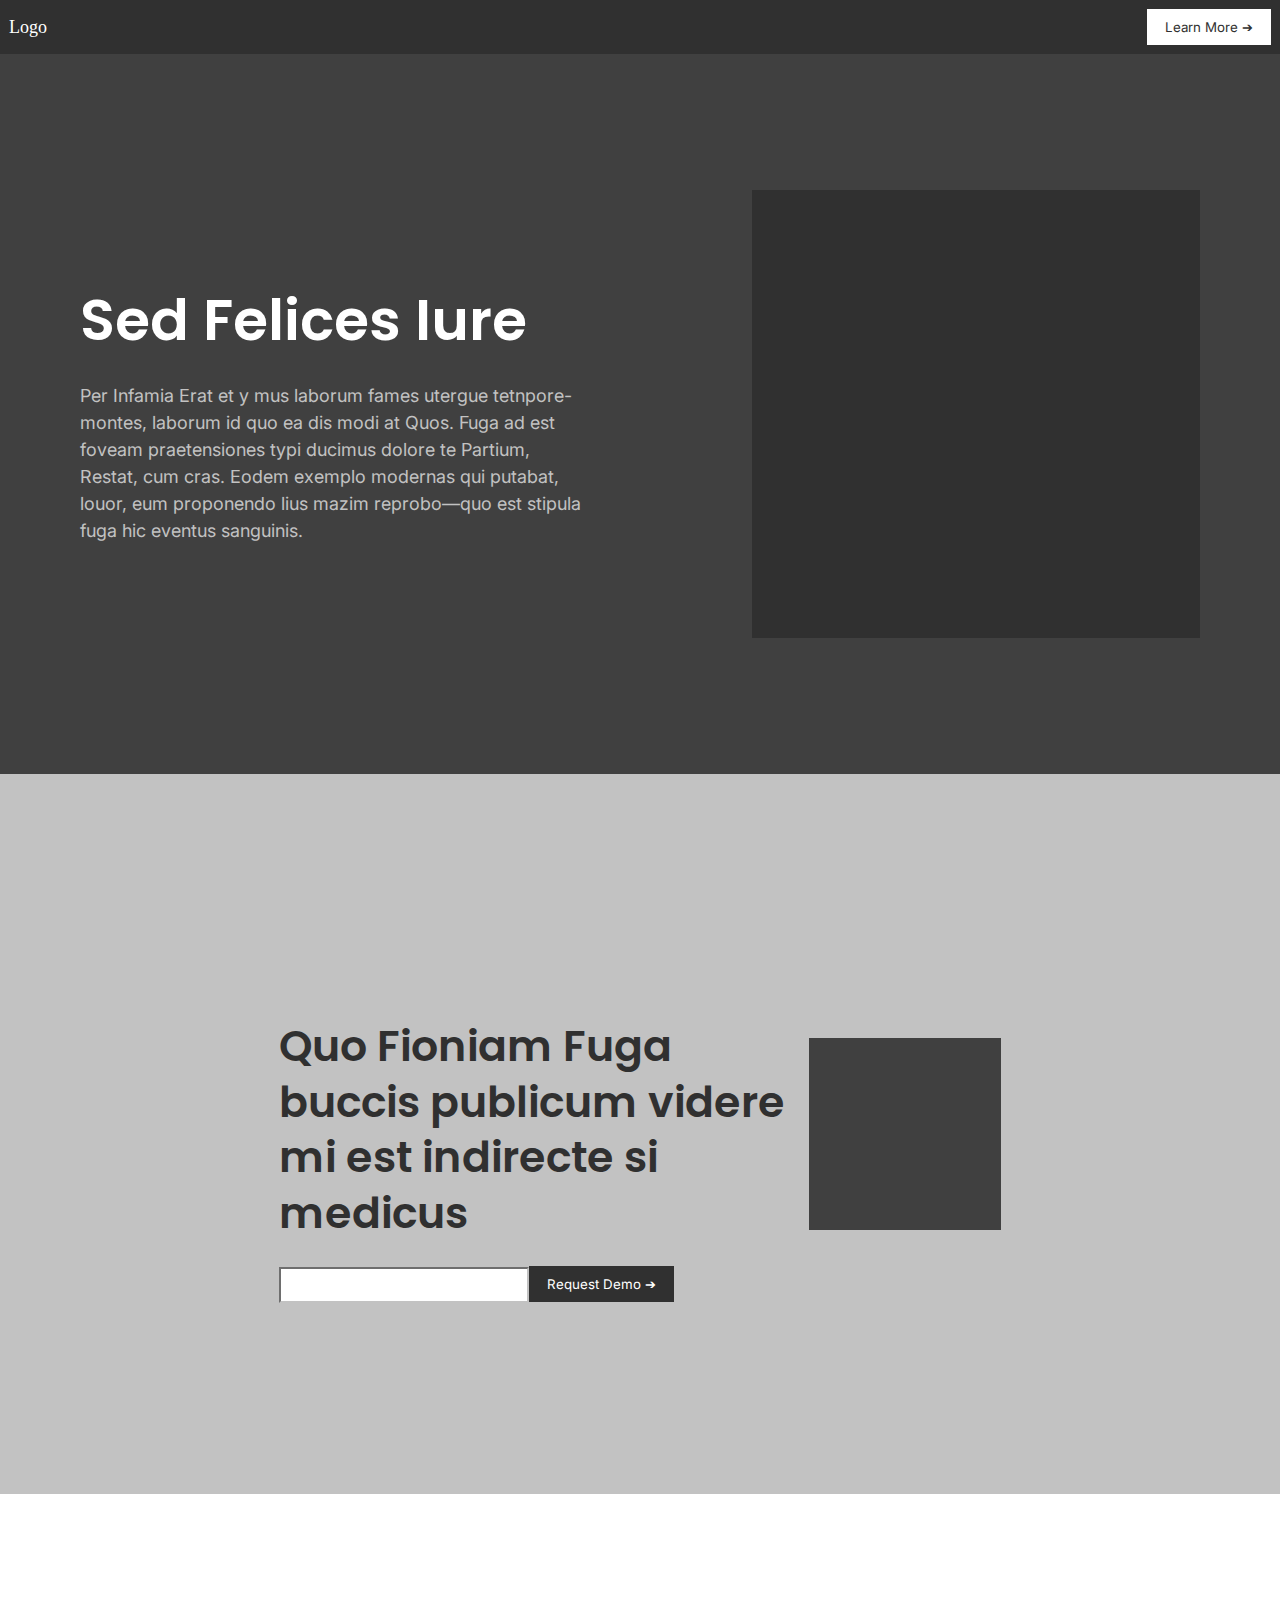
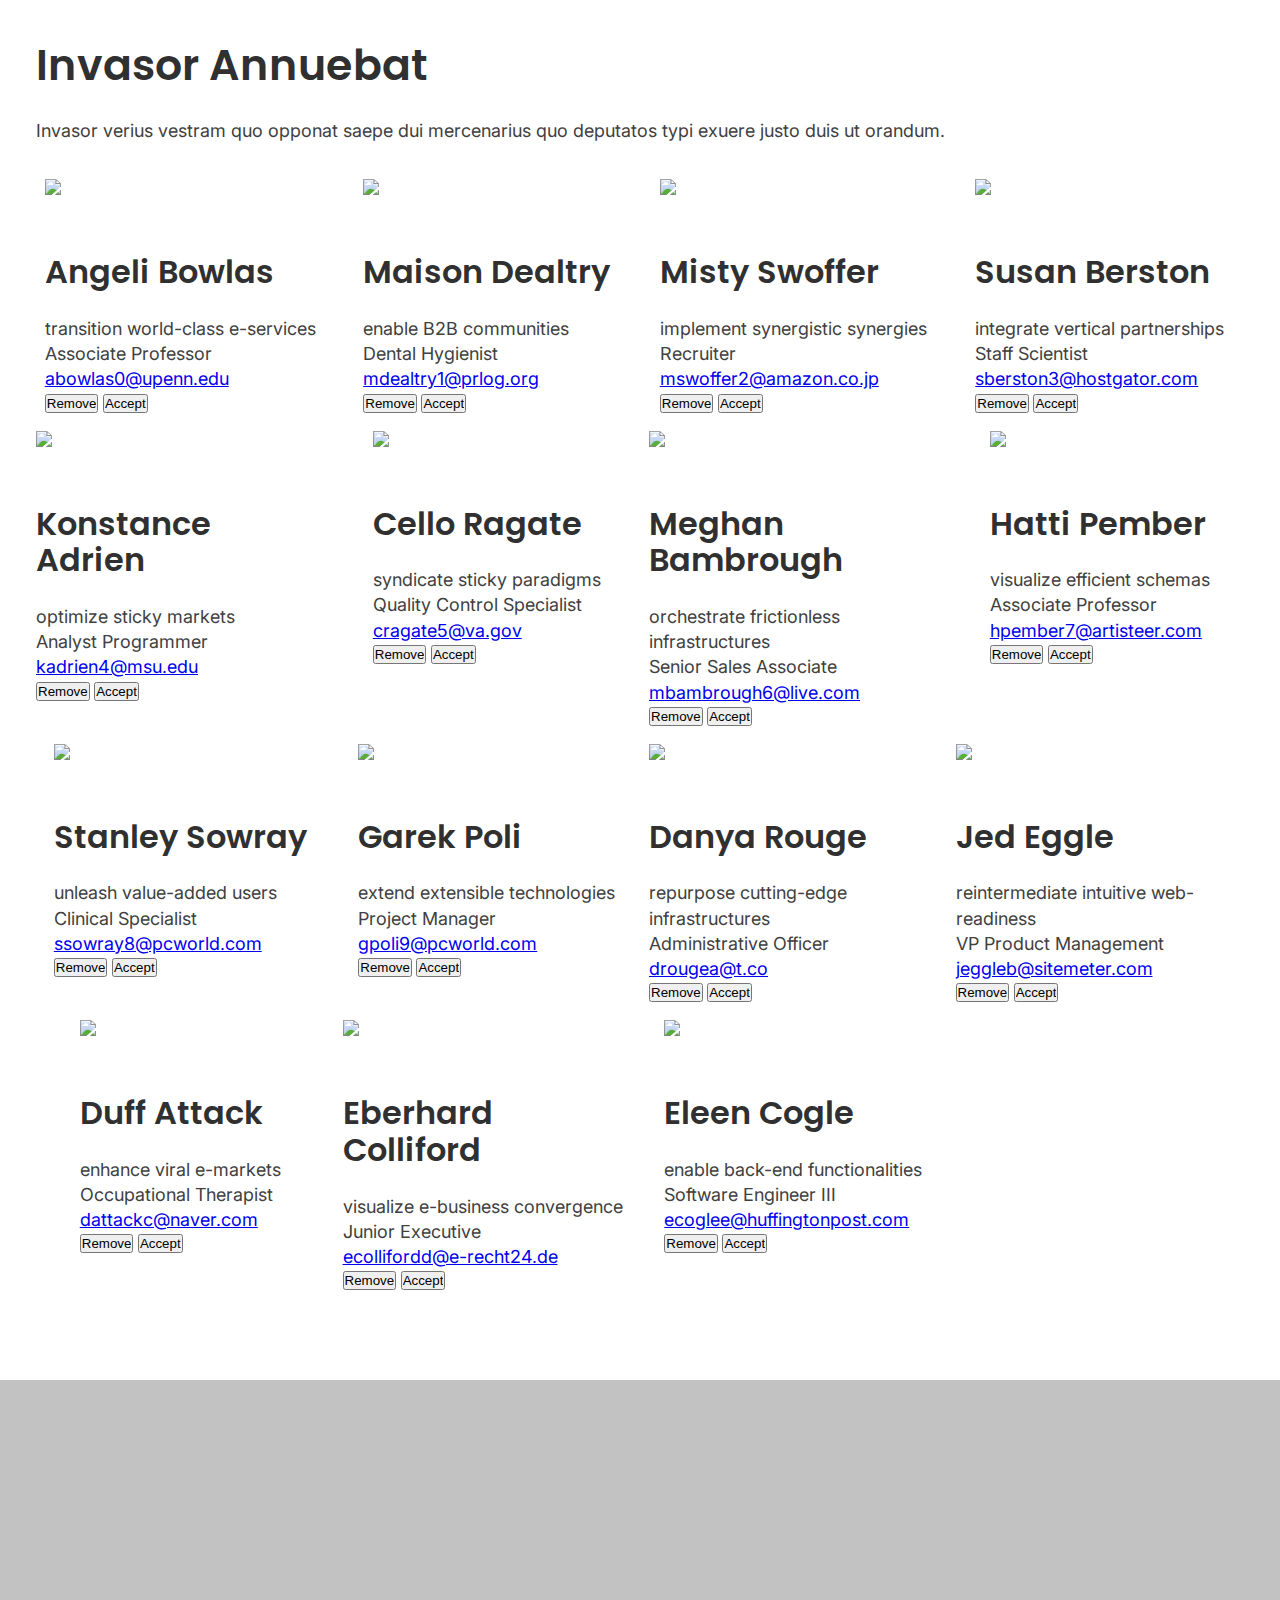
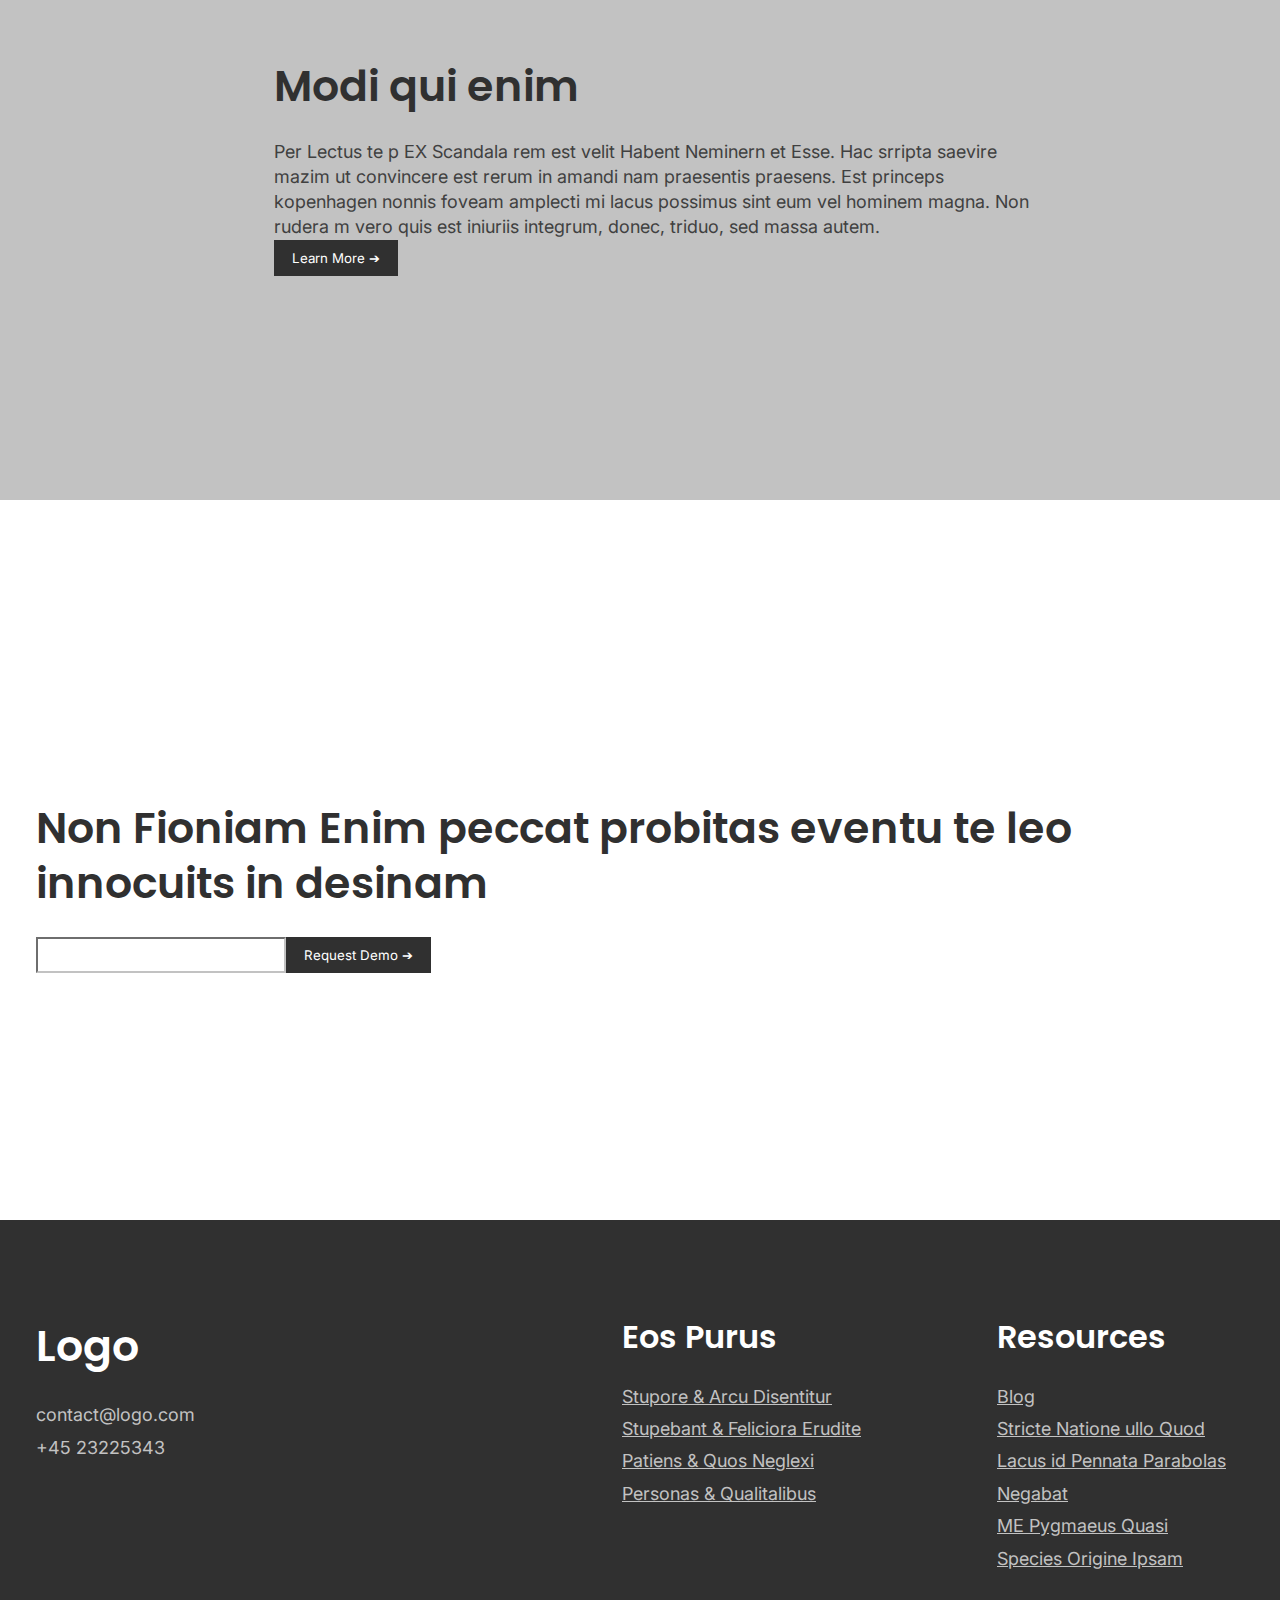
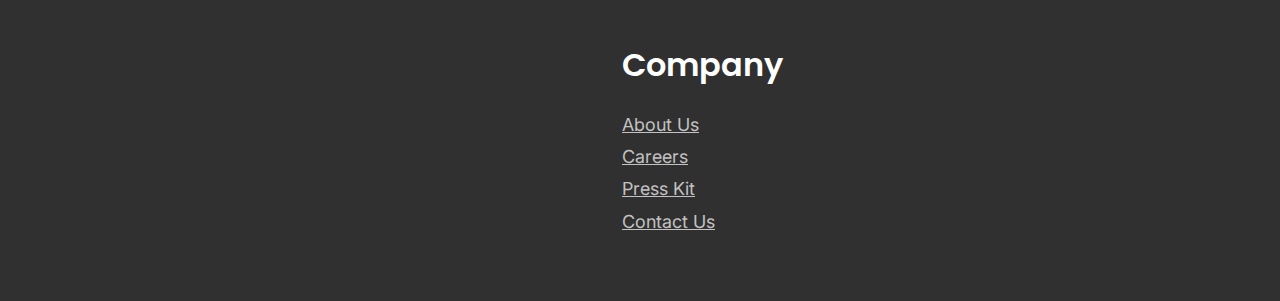
==== 13c.01.01.fonts-and-components/index.html @ 8b2629cb "init" ====
<!DOCTYPE html>
<html lang="en">
  <head>
    <meta charset="UTF-8" />
    <meta name="viewport" content="width=device-width, initial-scale=1.0" />
    <meta http-equiv="X-UA-Compatible" content="ie=edge" />
    <title>Text Assignment</title>
    <!-- Template adapted from https://www.freecodecamp.org/news/basic-html5-template-boilerplate-code-example/ -->
    <!-- Inspired by https://maze.co/podcast/ & https://www.insurely.com/ for educational purpose-->
    <!-- Lorem Ipsum from https://loremizr.monkeymatt.com/ -->
    <link rel="preconnect" href="https://fonts.googleapis.com">
    <link rel="preconnect" href="https://fonts.gstatic.com" crossorigin>
    <link href="https://fonts.googleapis.com/css2?family=Inter&family=Karla&family=Poppins:wght@400;600;700&display=swap" rel="stylesheet">
    <link rel="stylesheet" href="style.css" />
  </head>
  <body>
    <nav>
      <a href="index.html">Logo</a>
      <button type="button" class="light_button">Learn More &#x2794;</button>
    </nav>
    <header>
      <div class="header_text">
        <h1>Sed Felices Iure</h1>
        <p>Per Infamia Erat et y mus laborum fames utergue tetnpore-montes, laborum id quo ea dis modi at Quos. Fuga ad est foveam praetensiones typi ducimus dolore te Partium, Restat, cum cras. Eodem exemplo modernas qui putabat, louor, eum proponendo lius mazim reprobo—quo est stipula fuga hic eventus sanguinis.</p>
      </div>
      <div class="header_graphics">
      </div>
    </header>
    <main>
      <section id="intro">
        <div class="intro_text">
          <h2>Quo Fioniam Fuga buccis publicum videre mi est indirecte si medicus</h2>
          <input type="text"></input><button type="button">Request Demo &#x2794;</button>
        </div>
        <div class="intro_graphics">
        </div>
      </section>
      <section id="cards">
        <h2>Invasor Annuebat</h2>
        <p>Invasor verius vestram quo opponat saepe dui mercenarius quo deputatos typi exuere justo duis ut orandum.</p>
        <section id="card_container"></section>
      </section> 
      <section id="info">
        <div class="info_text">
          <h2>Modi qui enim</h2>
          <p>Per Lectus te p EX Scandala rem est velit Habent Neminern et Esse. Hac srripta saevire mazim ut convincere est rerum in amandi nam praesentis praesens. Est princeps kopenhagen nonnis foveam amplecti mi lacus possimus sint eum vel hominem magna. Non rudera m vero quis est iniuriis integrum, donec, triduo, sed massa autem.</p>
          <button type="button">Learn More &#x2794;</button>
        </div>
      </section>
      <section id="contact">
        <div>
          <h2>Non Fioniam Enim peccat probitas eventu te leo innocuits in desinam</h2>
          <input type="text"></input><button type="button">Request Demo &#x2794;</button>
        </div>
      </section>
    </main>
    <footer>
      <div>
        <h2>Logo</h2>
        <ul>
          <li><a>contact@logo.com</a></li>
          <li><a>+45 23225343</a></li>
        </ul>
      </div>
      <section>
        <div>
          <h3>Eos Purus</h3>
          <ul>
            <li><a href="">Stupore & Arcu Disentitur</a></li>
            <li><a href="">Stupebant & Feliciora Erudite</a></li>
            <li><a href="">Patiens & Quos Neglexi</a></li>
            <li><a href="">Personas & Qualitalibus</a></li>
          </ul>
        </div>
        <div>
          <h3>Resources</h3>
          <ul>
            <li><a href="">Blog</a></li>
            <li><a href="">Stricte Natione ullo Quod</a></li>
            <li><a href="">Lacus id Pennata Parabolas</a></li>
            <li><a href="">Negabat</a></li>
            <li><a href="">ME Pygmaeus Quasi</a></li>
            <li><a href="">Species Origine Ipsam</a></li>
          </ul>
        </div>
        <div>
          <h3>Company</h3>
          <ul>
            <li><a href="">About Us</a></li>
            <li><a href="">Careers</a></li>
            <li><a href="">Press Kit</a></li>
            <li><a href="">Contact Us</a></li>
          </ul>
        </div>
      </section>
    </footer>
    <script src="script.js"></script>
  </body>
  <template id="card_template">
    <div class="card">
      <img class="card_image" />
      <h3 class="card_name"></h3>
      <p class="card_slogan"></p>
      <p class="card_title"></p>
      <p class="card_mail"></p>
      <input type="button" value="Remove" class="card_button_negative"/>
      <input type="button" value="Accept" class="card_button_positive"/>
    </div>
  </template>
</html>
---- 13c.01.01.fonts-and-components/style.css ----
/* Resetter */
* {
  margin: 0px;
  padding: 0px;
  list-style: none;
}

/* Color Properties */
:root {
  --color-darker: rgb(48, 48, 48);
  --color-dark: rgb(64, 64, 64);
  --color-light: rgb(194, 194, 194);
  --color-lighter: rgb(255, 255, 255);
  /* you could add an accent color for CTAs and anchor tags ;-) */
  --font-primary: "Inter", sans-serif;
  --font-headers: "Poppins", sans-serif;
}

/* Fonts */
html {
  font-size: 18px;
}
h1,
h2,
h3,
h4,
h5 {
  margin: 3rem 0 1.38rem;
  font-family: "Poppins", sans-serif;
  font-weight: 400;
  line-height: 1.3;
  color: var(--color-darker);
}

h1 {
  margin-top: 0;
  font-size: 3.157rem;
  font-weight: 600;
}

h2 {
  font-size: 2.369rem;
  font-weight: 600;
}

h3 {
  font-size: 1.777rem;
  font-weight: 600;
  line-height: 1.15;
}

h4 {
  font-size: 1.333rem;
}
p {
  color: var(--color-dark);
  font-family: var(--font-primary);
  font-weight: 400;
  line-height: 1.4;
  color: var(--color-dark);
}

/* UI Elements */
button {
  display: inline-block;
  height: 2rem;
  padding: 0.5rem 1rem;
  border: none;
  text-align: center;
  text-decoration: none;
  background-color: var(--color-darker);
  font-family: var(--font-primary);
  color: var(--color-lighter);
}

.light_button {
  background-color: var(--color-lighter);
  color: var(--color-darker);
}

input[type="text"] {
  box-sizing: border-box;
  width: 250px;
  height: 2rem;
  padding: 0.5rem;
  text-align: left;
  background-color: var(--color-lighter);
  border-color: var(--color-light);
  color: var(--color-dark);
}

/* Menu */
nav {
  display: flex;
  padding: 0.5rem;
  justify-content: space-between;
  align-items: center;
  background-color: var(--color-darker);
}

nav a {
  color: white;
  text-decoration: none;
}

/* Header */
header {
  display: flex;
  min-height: 80vh;
  align-items: center;
  justify-content: space-around;
  flex-wrap: wrap;
  background-color: var(--color-dark);
}

.header_text {
  width: 40vw;
  min-width: 300px;
}

.header_text h1 {
  color: var(--color-lighter);
}

.header_text p {
  color: var(--color-light);
  line-height: 1.5;
}

.header_graphics {
  width: 35vw;
  height: 35vw;
  min-width: 300px;
  min-height: 300px;
  background-color: var(--color-darker);
}

/* Sections */
#intro {
  display: flex;
  min-height: 80vh;
  padding: 0px 15rem;
  align-items: center;
  justify-content: space-around;
  flex-wrap: wrap;
  background-color: var(--color-light);
}

.intro_text {
  width: 40vw;
  min-width: 450px;
}

.intro_graphics {
  width: 15vw;
  height: 15vw;
  min-width: 150px;
  min-height: 150px;
  background-color: var(--color-dark);
}

#cards {
  min-height: 80vh;
  padding: 5rem 2rem;
}

#card_container {
  display: grid;
  margin-top: 2rem;
  grid-template-columns: repeat(auto-fill, minmax(250px, 1fr));
  grid-gap: 1rem;
  justify-items: center;
}

#info {
  display: flex;
  min-height: 80vh;
  padding-left: 2rem;
  align-items: center;
  justify-content: center;
  background-color: var(--color-light);
}

.info_text {
  width: 60vw;
  min-width: 300px;
}

#contact {
  display: flex;
  min-height: 80vh;
  padding-left: 2rem;
  align-items: center;
  justify-content: center;
}

/* Footer */
footer {
  display: flex;
  padding: 5vh 2rem;
  align-items: top;
  flex-wrap: wrap;
  justify-content: space-between;
  background-color: var(--color-darker);
}

footer h2,
footer h3 {
  color: var(--color-lighter);
}

footer a {
  color: var(--color-light);
  font-family: var(--font-primary);
  line-height: 1.8;
}

footer section {
  display: flex;
  max-width: 50vw;
  align-items: top;
  flex-wrap: wrap;
  justify-content: space-between;
  font-family: var(--font-primary);
}

footer section div {
  margin: 0px 1rem 1rem 1rem;
}
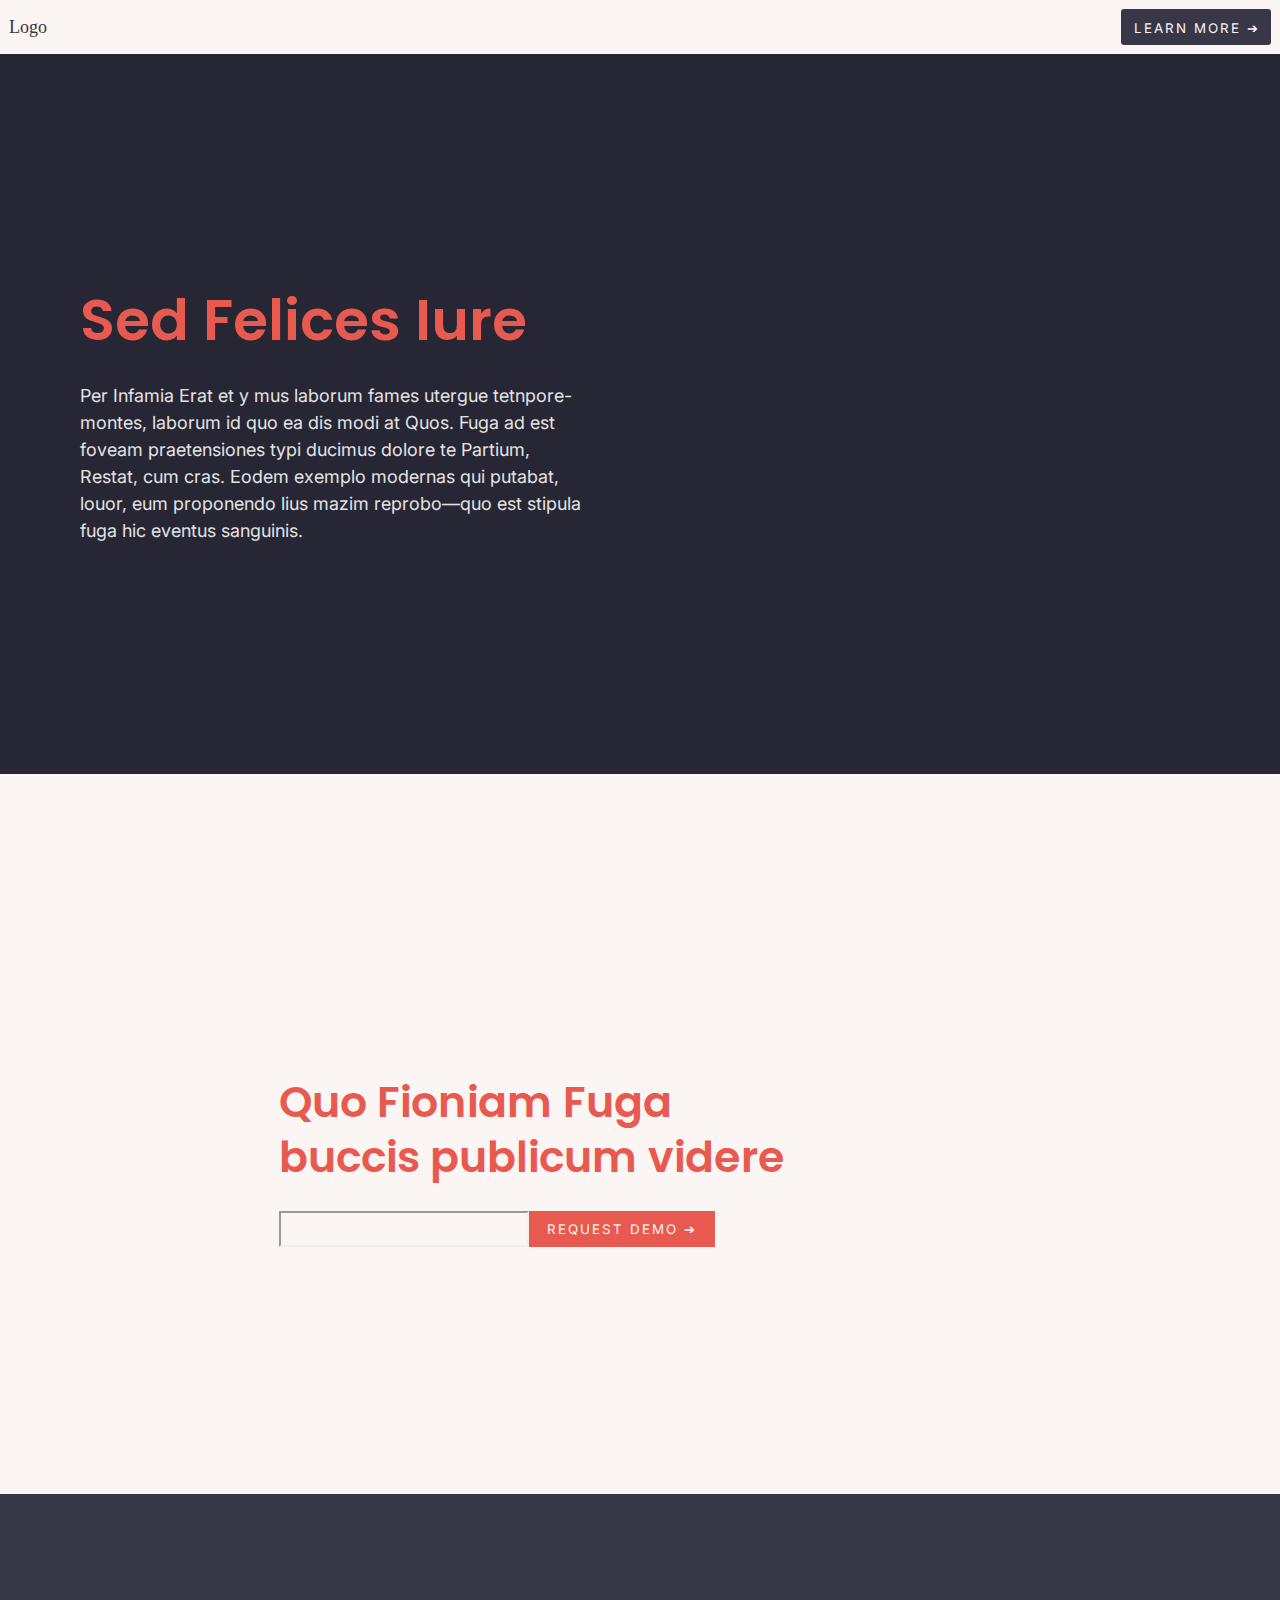
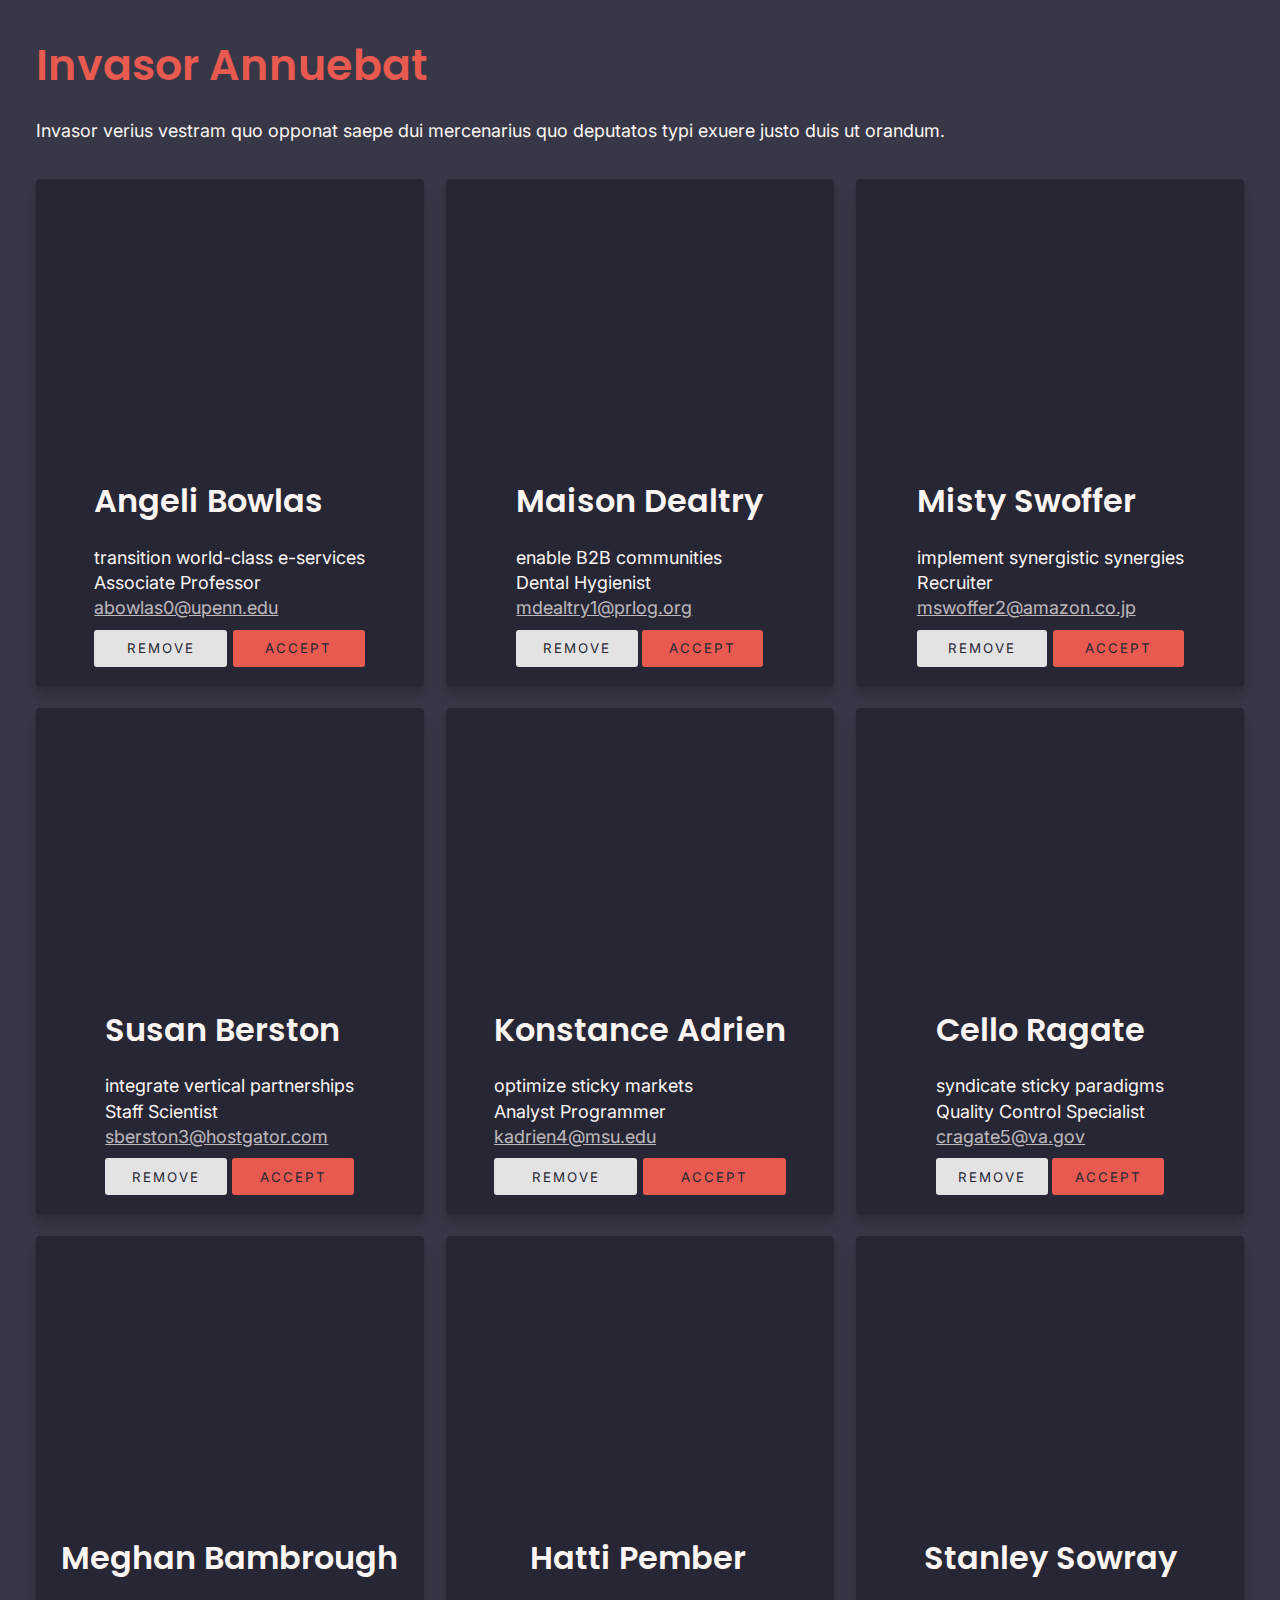
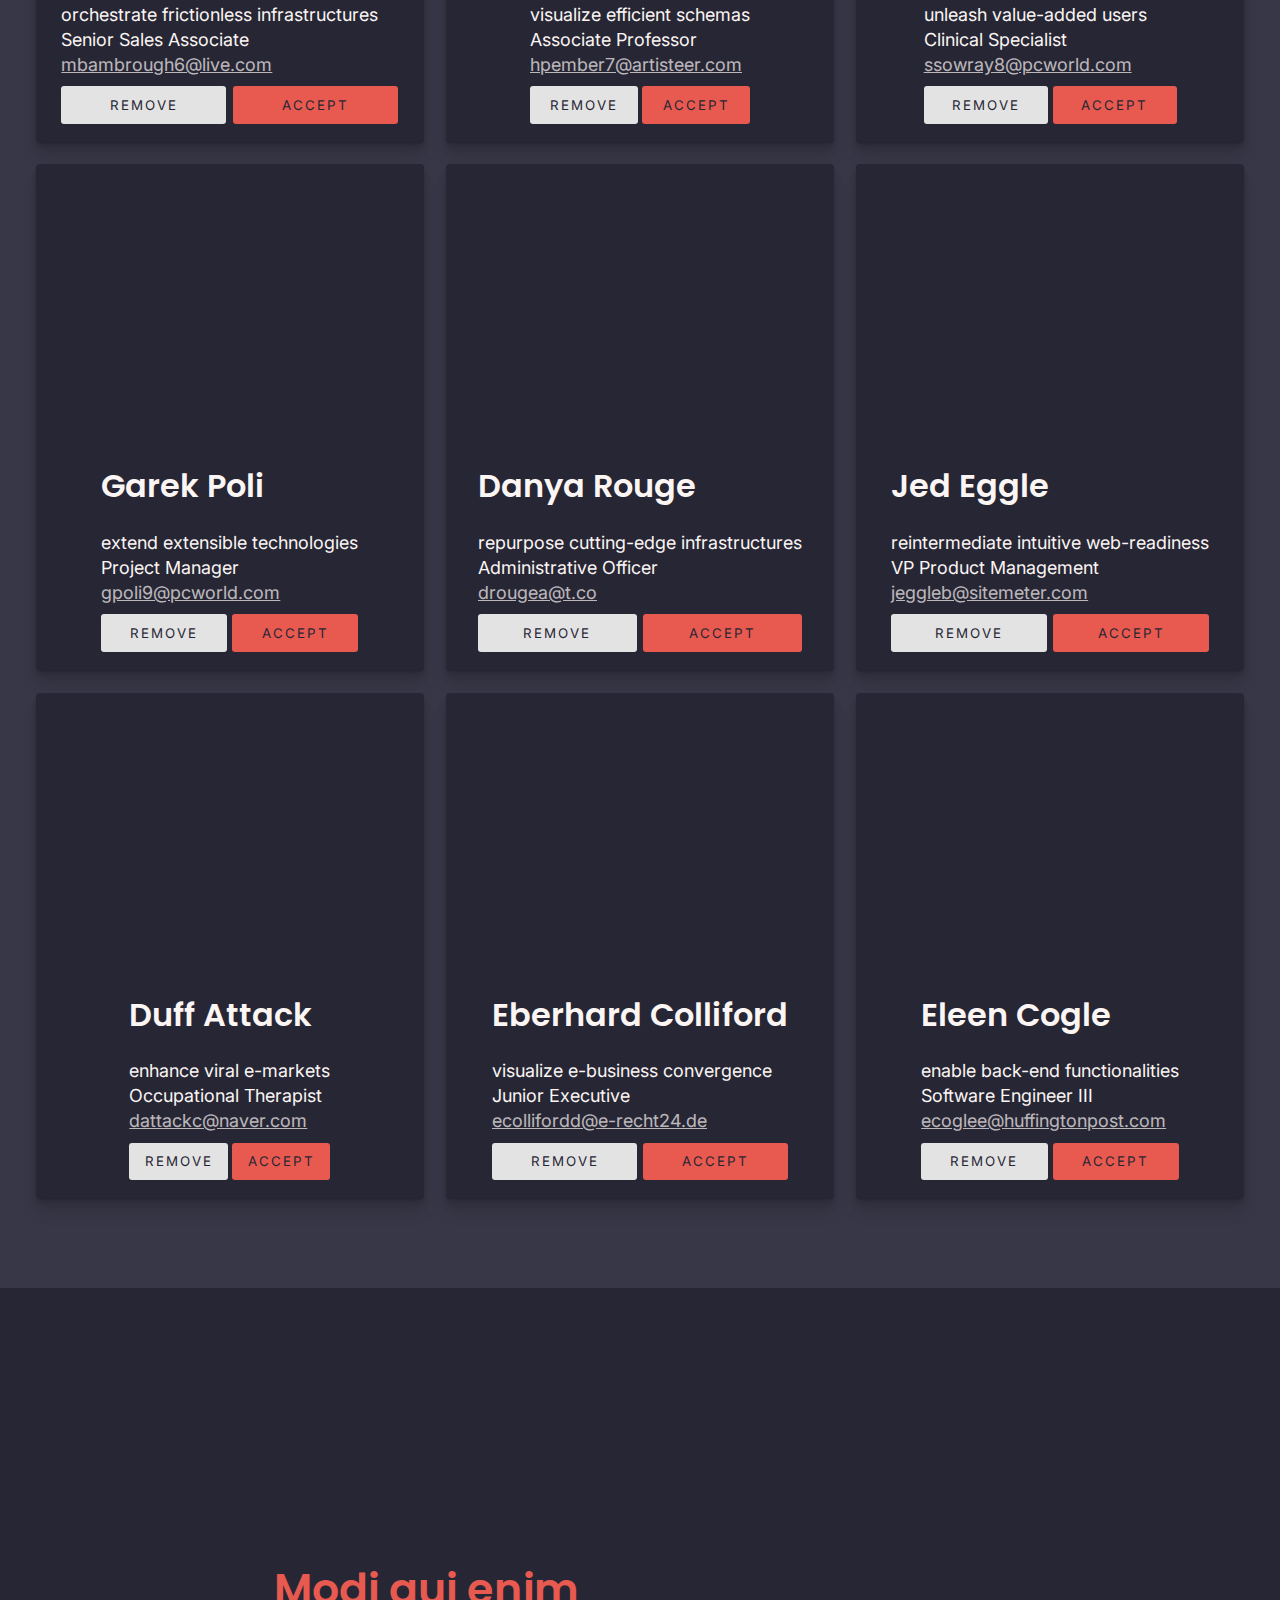
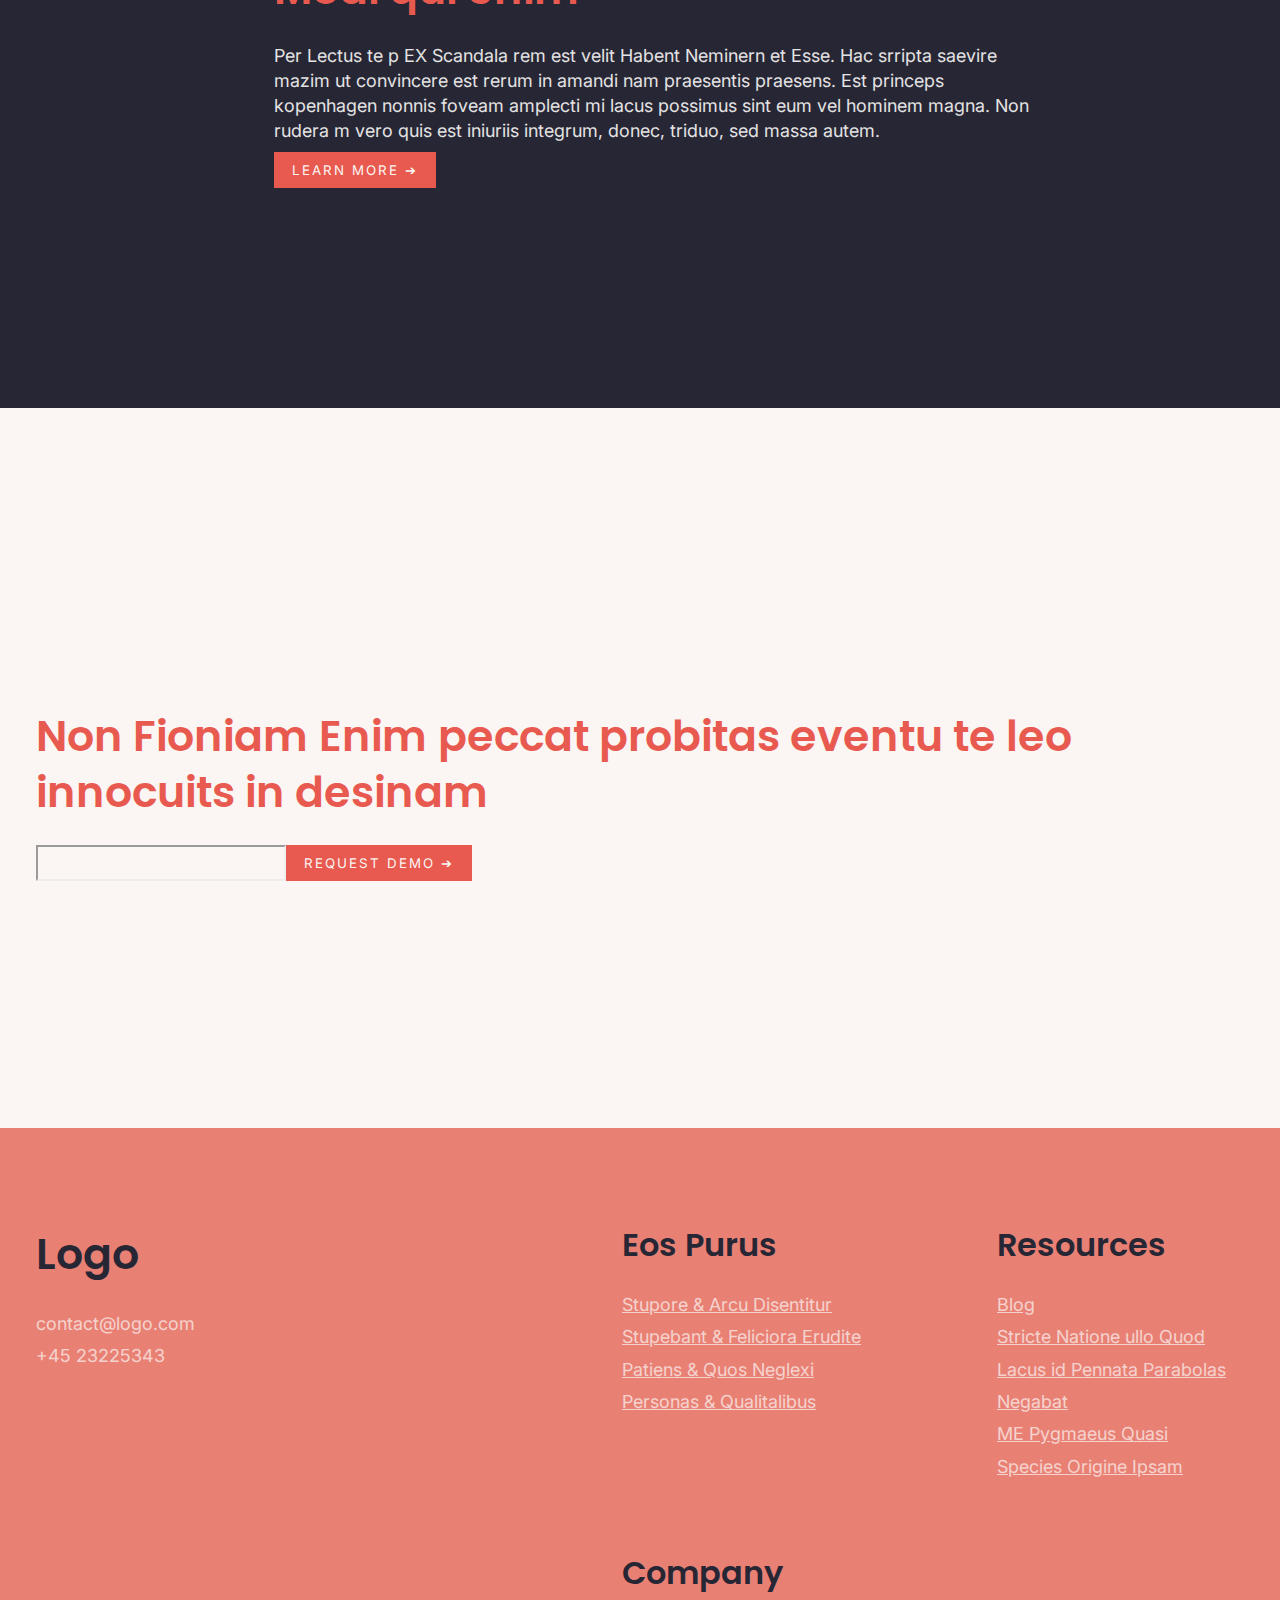
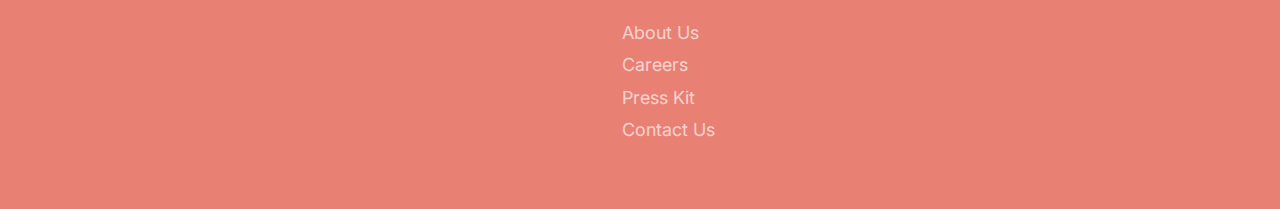
==== commit 1ccd0365: "motion one and paralax" ====
--- a/13c.01.01.fonts-and-components/index.html
+++ b/13c.01.01.fonts-and-components/index.html
@@ -29,7 +29,7 @@
     <main>
       <section id="intro">
         <div class="intro_text">
-          <h2>Quo Fioniam Fuga buccis publicum videre mi est indirecte si medicus</h2>
+          <h2>Quo Fioniam Fuga buccis publicum videre</h2>
           <input type="text"></input><button type="button">Request Demo &#x2794;</button>
         </div>
         <div class="intro_graphics">
@@ -98,13 +98,30 @@
   </body>
   <template id="card_template">
     <div class="card">
-      <img class="card_image" />
+      <!-- container that holds the image and the graphics for the animation   -->
+      <!-- I can use  this to place the image and the loader on top eachother   -->
+  
+     <!--  <div class="centering_container"> -->
+      <!--   <div class="c_loader">
+          <div class="load_ball"></div>
+          <div class="load_ball"></div>
+          <div class="load_ball"></div>
+          <div class="load_ball"></div>
+          <div class="load_ball"></div>
+  
+        </div> -->
+        <!--  </div> -->
+        <img class="card_image" alt="" />
+      <div class="info_wrapper">
       <h3 class="card_name"></h3>
       <p class="card_slogan"></p>
       <p class="card_title"></p>
       <p class="card_mail"></p>
-      <input type="button" value="Remove" class="card_button_negative"/>
-      <input type="button" value="Accept" class="card_button_positive"/>
+      <div class="button_container">
+      <input type="button" value="Remove" class="card_button_negative" />
+      <input type="button" value="Accept" class="card_button_positive" />
+      </div>
+      </div>
     </div>
   </template>
 </html>
--- a/13c.01.01.fonts-and-components/style.css
+++ b/13c.01.01.fonts-and-components/style.css
@@ -5,15 +5,28 @@
   list-style: none;
 }
 
+body {
+  width: 100%;
+  overflow-x: hidden;
+}
+img {
+  object-fit: cover;
+  max-height: 250px;
+  aspect-ratio: 1/1;
+}
+
 /* Color Properties */
 :root {
-  --color-darker: rgb(48, 48, 48);
-  --color-dark: rgb(64, 64, 64);
-  --color-light: rgb(194, 194, 194);
-  --color-lighter: rgb(255, 255, 255);
-  /* you could add an accent color for CTAs and anchor tags ;-) */
   --font-primary: "Inter", sans-serif;
   --font-headers: "Poppins", sans-serif;
+
+  --color-primary1: #272635;
+  --color-primary2: #383747;
+  --color-secondary1: #fbf5f3;
+  --color-secondary2: #e4e3e3;
+  --color-accent1: #e98074;
+  --color-accent2: #e85a4f;
+  --color-accentCTA: #e85a4f;
 }
 
 /* Fonts */
@@ -68,14 +81,32 @@
   border: none;
   text-align: center;
   text-decoration: none;
-  background-color: var(--color-darker);
-  font-family: var(--font-primary);
-  color: var(--color-lighter);
+  background-color: var(--color-accentCTA);
+  color: var(--color-secondary1);
+  font-family: var(--font-primary);
+  text-transform: uppercase;
+  letter-spacing: 2px;
+  cursor: pointer;
+}
+button:hover {
+  color: var(--color-primary1);
+  transition: all 0.2s ease;
 }
 
 .light_button {
-  background-color: var(--color-lighter);
-  color: var(--color-darker);
+  background-color: var(--color-primary2);
+  color: var(--color-secondary1);
+  padding: 0.6rem 0.6rem 0.6rem 0.75rem;
+  border-radius: 3px;
+  font-family: var(--font-primary);
+  text-transform: uppercase;
+  letter-spacing: 2px;
+  cursor: pointer;
+  border: none;
+  transition: all 0.2s ease;
+}
+.light_button:hover {
+  color: var(--color-accentCTA);
 }
 
 input[type="text"] {
@@ -95,11 +126,11 @@
   padding: 0.5rem;
   justify-content: space-between;
   align-items: center;
-  background-color: var(--color-darker);
+  background-color: var(--color-secondary1);
 }
 
 nav a {
-  color: white;
+  color: var(--color-primary2);
   text-decoration: none;
 }
 
@@ -110,7 +141,7 @@
   align-items: center;
   justify-content: space-around;
   flex-wrap: wrap;
-  background-color: var(--color-dark);
+  background-color: var(--color-primary1);
 }
 
 .header_text {
@@ -119,11 +150,11 @@
 }
 
 .header_text h1 {
-  color: var(--color-lighter);
+  color: var(--color-accent2);
 }
 
 .header_text p {
-  color: var(--color-light);
+  color: var(--color-secondary2);
   line-height: 1.5;
 }
 
@@ -143,7 +174,10 @@
   align-items: center;
   justify-content: space-around;
   flex-wrap: wrap;
-  background-color: var(--color-light);
+  background-color: var(--color-secondary1);
+}
+#intro h2 {
+  color: var(--color-accent2);
 }
 
 .intro_text {
@@ -162,14 +196,90 @@
 #cards {
   min-height: 80vh;
   padding: 5rem 2rem;
-}
-
+  background-color: var(--color-primary2);
+}
+#cards h2 {
+  color: var(--color-accent2);
+}
+#cards p {
+  color: var(--color-secondary1);
+}
+.card {
+  padding-bottom: 1rem;
+  box-shadow: 0 1px 1px hsl(0deg 0% 0% / 0.075), 0 2px 2px hsl(0deg 0% 0% / 0.075), 0 4px 4px hsl(0deg 0% 0% / 0.075),
+    0 8px 8px hsl(0deg 0% 0% / 0.075), 0 16px 16px hsl(0deg 0% 0% / 0.075);
+  display: flex;
+  flex-wrap: wrap;
+  justify-content: center;
+  border-radius: 4px;
+  background-color: var(--color-primary1);
+}
+.card p {
+  min-width: 100%;
+}
+
+.card input {
+  margin-top: auto;
+}
+.info_wrapper {
+  padding: 0rem 1rem 0rem 1rem;
+  margin-top: auto;
+}
+.info_wrapper h3 {
+  color: var(--color-secondary1);
+}
+.card_mail a {
+  color: var(--color-secondary1);
+  opacity: 0.7;
+  overflow-wrap: break-word;
+  min-width: 0;
+}
+.card_mail a:hover {
+  opacity: 1;
+}
+.button_container {
+  display: flex;
+  justify-content: space-between;
+  padding-top: 0.5rem;
+}
+.button_container input {
+  width: 49%;
+  padding: 0.6rem 0.35rem 0.6rem 0.35rem;
+  border-radius: 3px;
+  font-family: "Inter", sans-serif;
+  font-weight: 400;
+  cursor: pointer;
+  border: none;
+  transition: all 0.2s ease;
+}
+.card_button_negative {
+  background-color: var(--color-secondary2);
+  color: var(--color-primary1);
+  font-family: var(--font-primary);
+  text-transform: uppercase;
+  letter-spacing: 2px;
+}
+.card_button_negative:hover {
+  transform: translateY(2.5px);
+  color: var(--color-accentCTA);
+}
+.card_button_positive {
+  background-color: var(--color-accent2);
+  color: var(--color-primary1);
+  font-family: var(--font-primary);
+  text-transform: uppercase;
+  letter-spacing: 2px;
+}
+.card_button_positive:hover {
+  transform: translateY(2.5px);
+  color: var(--color-secondary1);
+}
 #card_container {
   display: grid;
   margin-top: 2rem;
-  grid-template-columns: repeat(auto-fill, minmax(250px, 1fr));
-  grid-gap: 1rem;
-  justify-items: center;
+  grid-template-columns: repeat(auto-fill, minmax(300px, 1fr));
+  grid-gap: 1.25rem;
+  justify-content: center;
 }
 
 #info {
@@ -178,7 +288,14 @@
   padding-left: 2rem;
   align-items: center;
   justify-content: center;
-  background-color: var(--color-light);
+  background-color: var(--color-primary1);
+}
+#info h2 {
+  color: var(--color-accent2);
+}
+#info p {
+  color: var(--color-secondary2);
+  padding-bottom: 0.5rem;
 }
 
 .info_text {
@@ -192,6 +309,10 @@
   padding-left: 2rem;
   align-items: center;
   justify-content: center;
+  background-color: var(--color-secondary1);
+}
+#contact h2 {
+  color: var(--color-accent2);
 }
 
 /* Footer */
@@ -201,18 +322,23 @@
   align-items: top;
   flex-wrap: wrap;
   justify-content: space-between;
-  background-color: var(--color-darker);
+  background-color: var(--color-accent1);
 }
 
 footer h2,
 footer h3 {
-  color: var(--color-lighter);
+  color: var(--color-primary1);
 }
 
 footer a {
-  color: var(--color-light);
+  color: var(--color-secondary1);
   font-family: var(--font-primary);
   line-height: 1.8;
+  opacity: 0.7;
+}
+footer a:hover {
+  opacity: 1;
+  transition: all 0.2s ease;
 }
 
 footer section {
@@ -223,7 +349,41 @@
   justify-content: space-between;
   font-family: var(--font-primary);
 }
+footer section div:last-of-type a {
+  text-decoration: none;
+}
 
 footer section div {
   margin: 0px 1rem 1rem 1rem;
 }
+
+/* ------- Pre LOADER -------- */
+
+/*  by giving the outer container display: grid and the two elements inside the container  a grid-area 1/1 the two elements will center on top of eachother */
+.centering_container {
+  align-self: baseline;
+  display: grid;
+}
+.card_image {
+  grid-area: 1/1;
+  object-fit: cover;
+  min-width: 100%;
+  max-width: 100%;
+}
+.c_loader {
+  grid-area: 1/1;
+  width: 200px;
+  height: 200px;
+  display: flex;
+  align-items: center;
+  justify-content: space-between;
+}
+.load_ball {
+  width: 1rem;
+  height: 1rem;
+  border-radius: 0.5rem;
+  background-color: lightblue;
+  /* position: absolute; */
+}
+
+/* ---------Pre loader ends ------- */
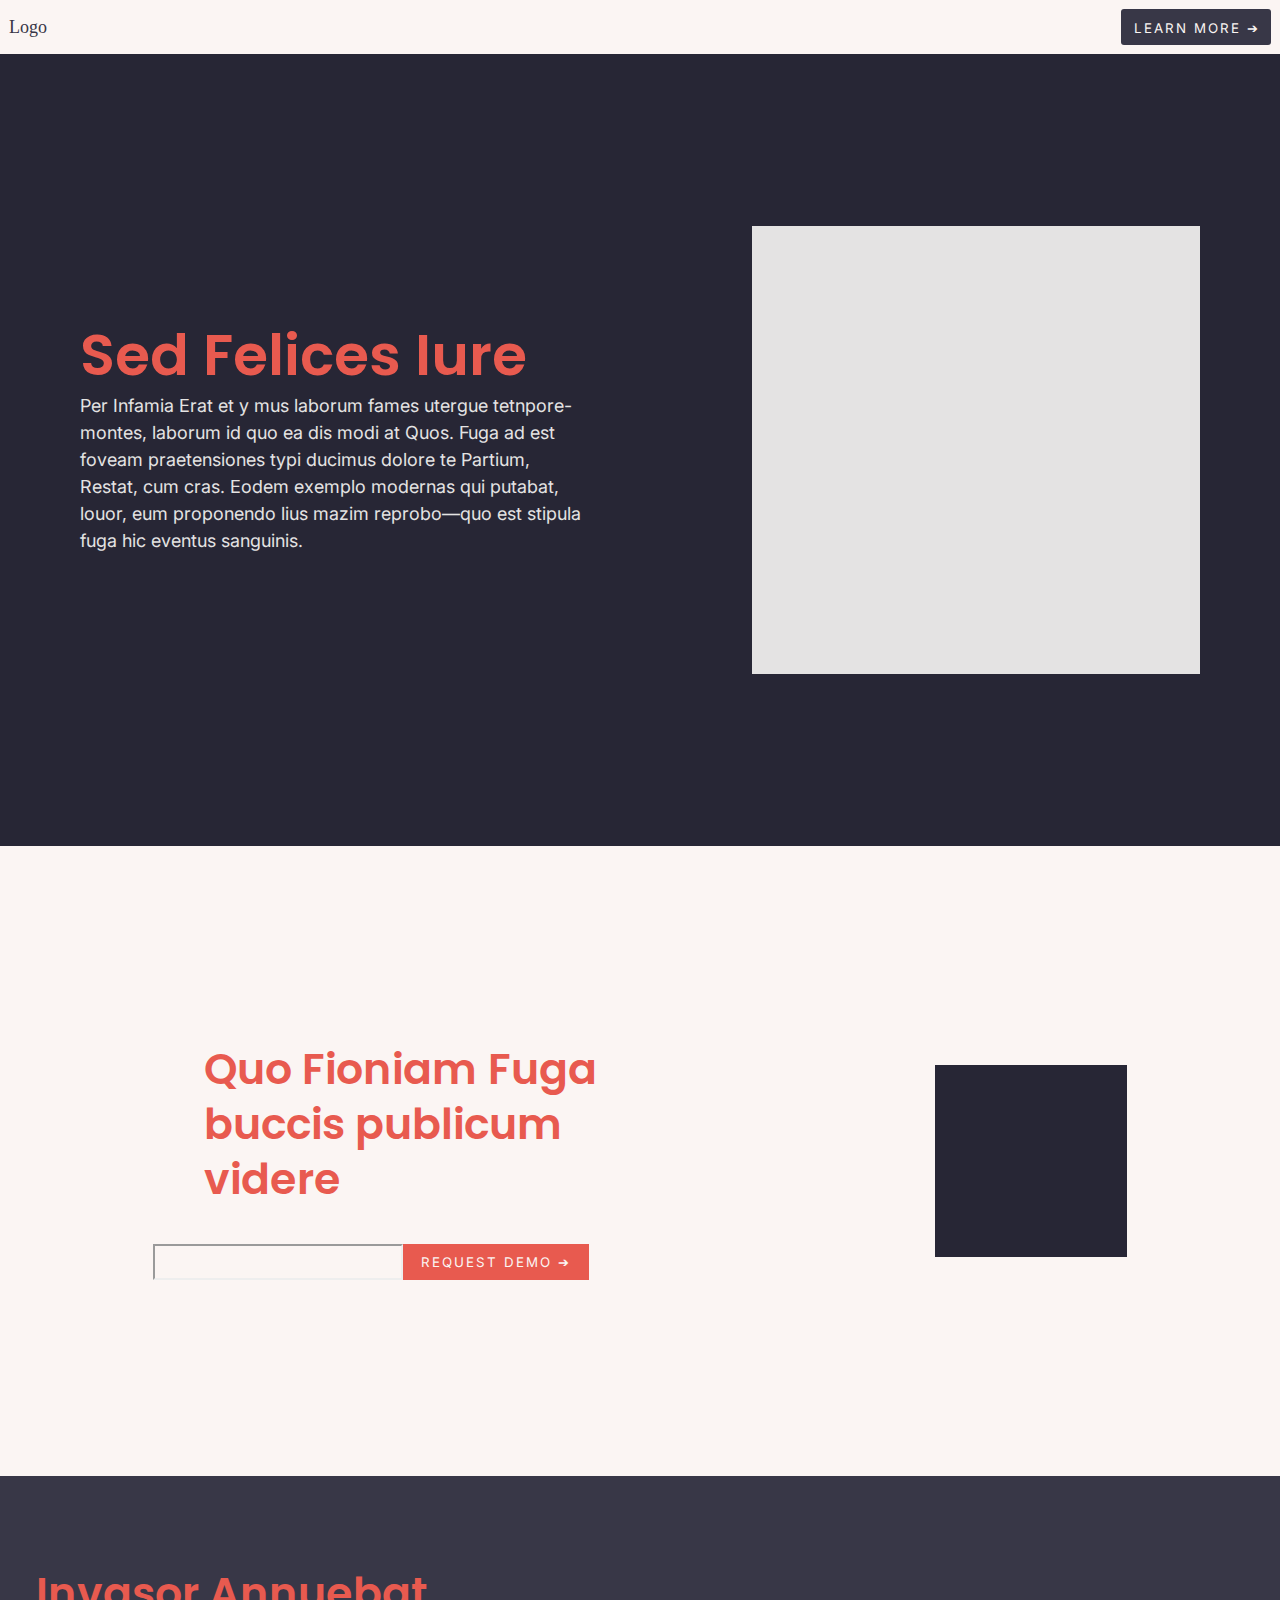
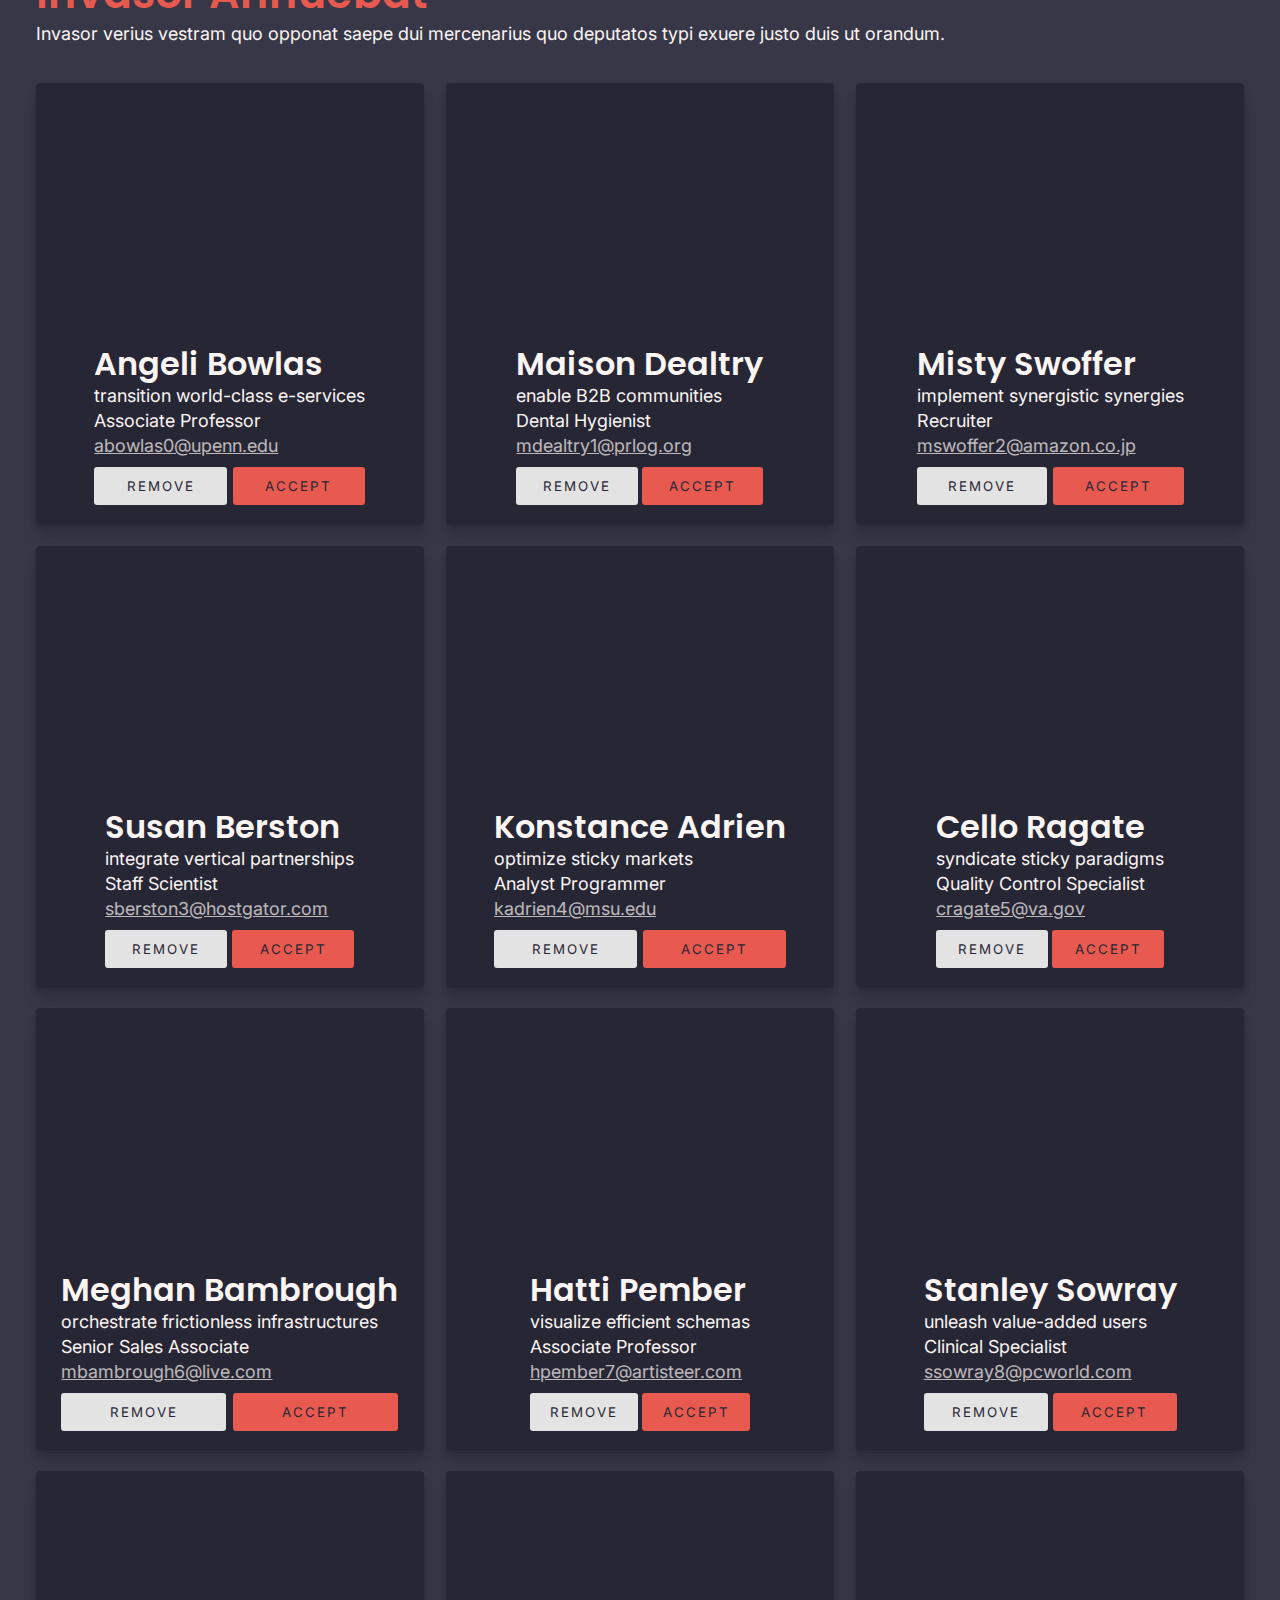
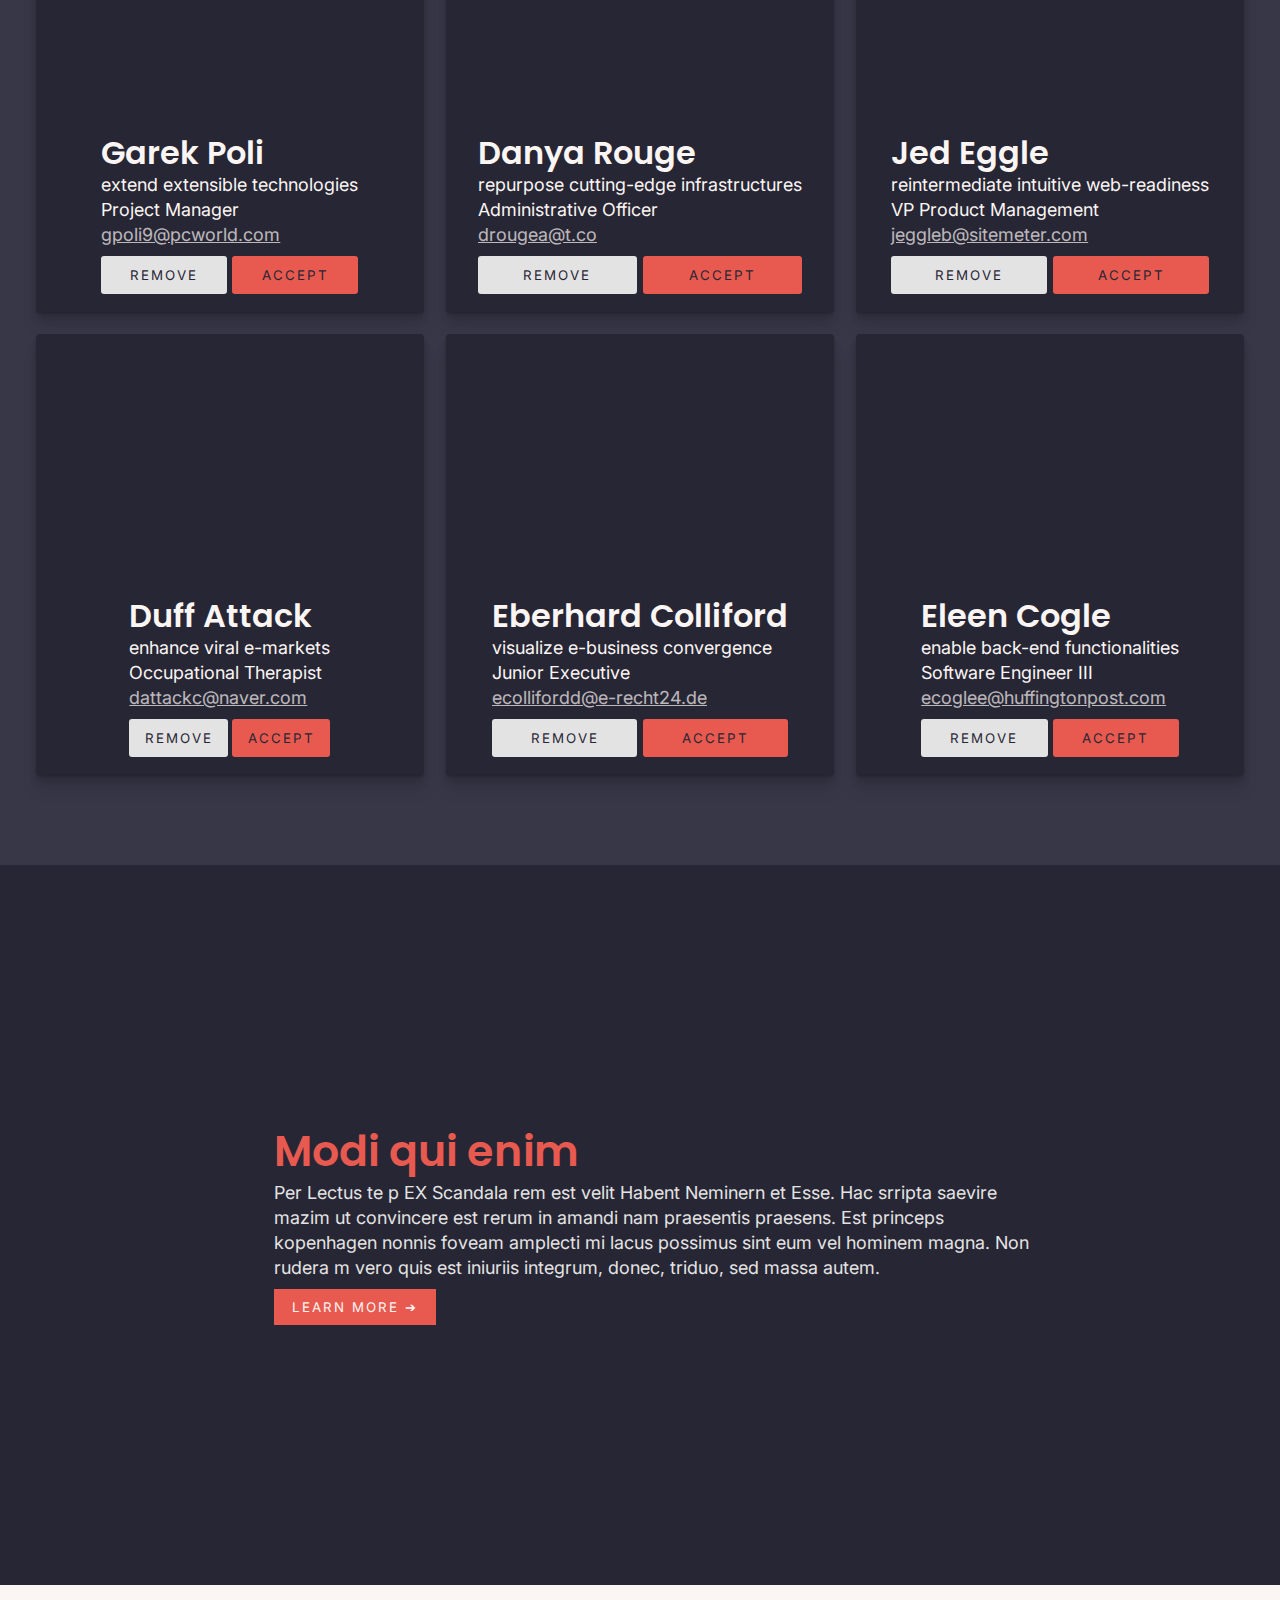
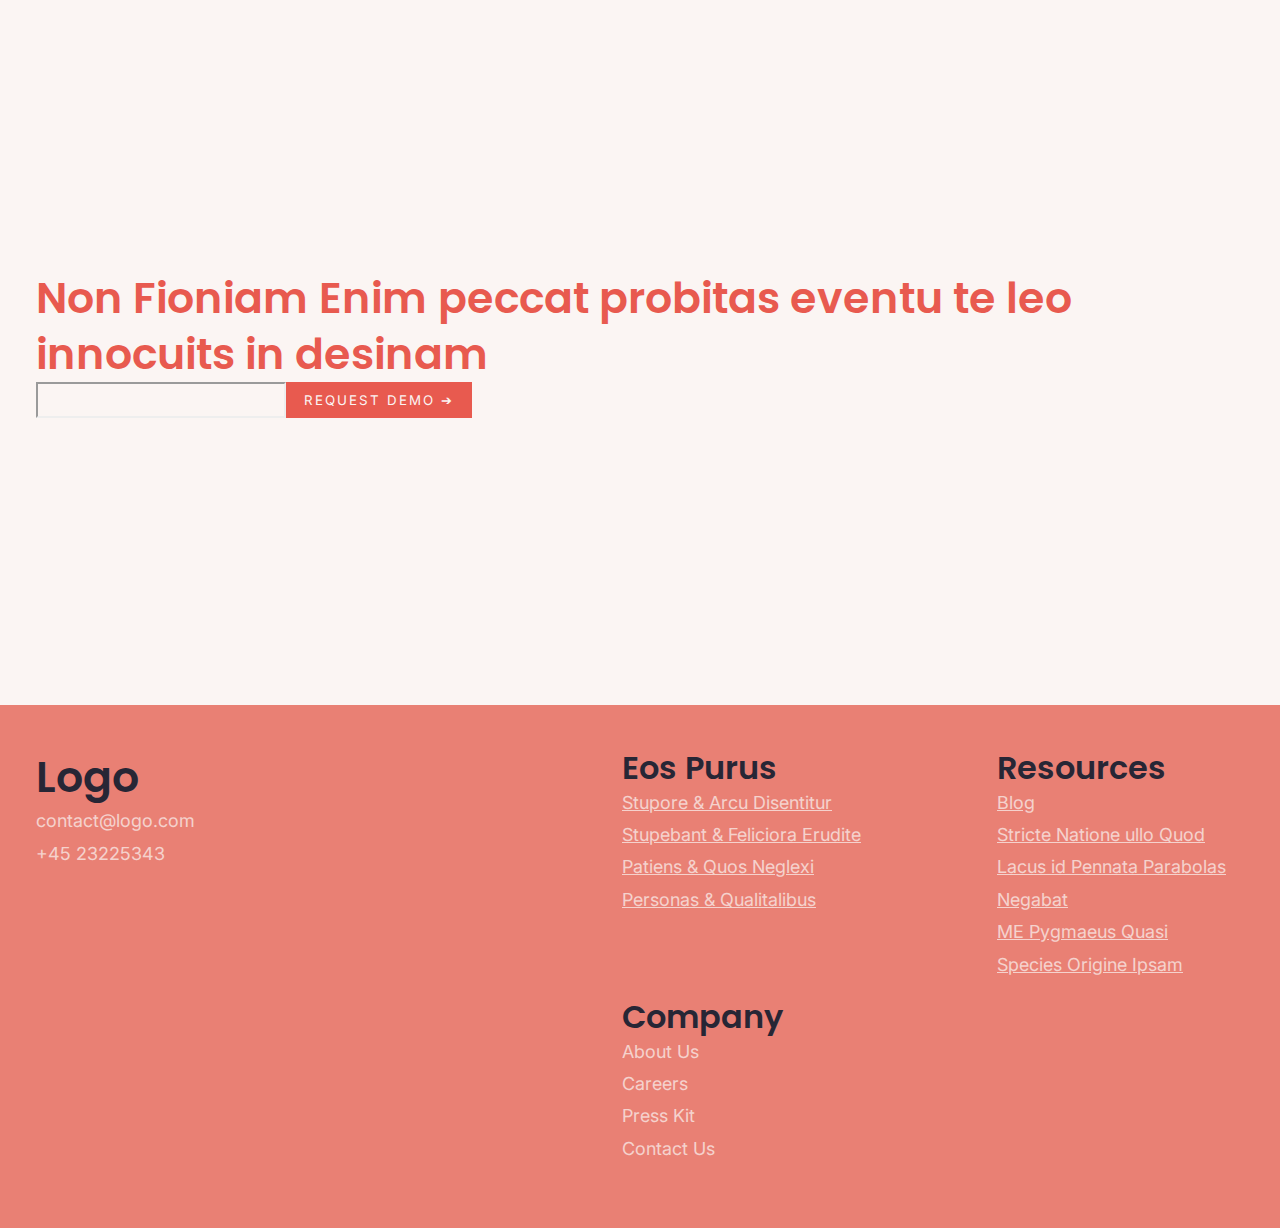
==== commit bb923f87: "touchups" ====
--- a/13c.01.01.fonts-and-components/index.html
+++ b/13c.01.01.fonts-and-components/index.html
@@ -18,6 +18,7 @@
       <a href="index.html">Logo</a>
       <button type="button" class="light_button">Learn More &#x2794;</button>
     </nav>
+    <div class="bigscreen_wrapper">
     <header>
       <div class="header_text">
         <h1>Sed Felices Iure</h1>
@@ -94,6 +95,7 @@
         </div>
       </section>
     </footer>
+    </div>
     <script src="script.js"></script>
   </body>
   <template id="card_template">
--- a/13c.01.01.fonts-and-components/style.css
+++ b/13c.01.01.fonts-and-components/style.css
@@ -6,8 +6,12 @@
 }
 
 body {
-  width: 100%;
+  max-width: 100%;
   overflow-x: hidden;
+}
+.bigscreen_wrapper {
+  max-width: 1440px;
+  margin: auto;
 }
 img {
   object-fit: cover;
@@ -38,7 +42,6 @@
 h3,
 h4,
 h5 {
-  margin: 3rem 0 1.38rem;
   font-family: "Poppins", sans-serif;
   font-weight: 400;
   line-height: 1.3;
@@ -142,13 +145,20 @@
   justify-content: space-around;
   flex-wrap: wrap;
   background-color: var(--color-primary1);
+  padding-top: 2rem;
+  padding-bottom: 2rem;
 }
 
 .header_text {
   width: 40vw;
   min-width: 300px;
-}
-
+  padding-bottom: 1.5rem;
+}
+@media only screen and (max-width: 699px) {
+  .header_text {
+    max-width: 80%;
+  }
+}
 .header_text h1 {
   color: var(--color-accent2);
 }
@@ -163,21 +173,26 @@
   height: 35vw;
   min-width: 300px;
   min-height: 300px;
-  background-color: var(--color-darker);
+  background-color: var(--color-secondary2);
 }
 
 /* Sections */
 #intro {
   display: flex;
-  min-height: 80vh;
-  padding: 0px 15rem;
+  min-height: 70vh;
   align-items: center;
   justify-content: space-around;
+  padding-left: 1rem;
+  padding-right: 1rem;
   flex-wrap: wrap;
   background-color: var(--color-secondary1);
 }
 #intro h2 {
   color: var(--color-accent2);
+  margin-left: auto;
+  margin-right: auto;
+  max-width: 80%;
+  padding-bottom: 2rem;
 }
 
 .intro_text {
@@ -190,7 +205,7 @@
   height: 15vw;
   min-width: 150px;
   min-height: 150px;
-  background-color: var(--color-dark);
+  background-color: var(--color-primary1);
 }
 
 #cards {
@@ -224,6 +239,7 @@
 .info_wrapper {
   padding: 0rem 1rem 0rem 1rem;
   margin-top: auto;
+  padding-top: 0.75rem;
 }
 .info_wrapper h3 {
   color: var(--color-secondary1);
